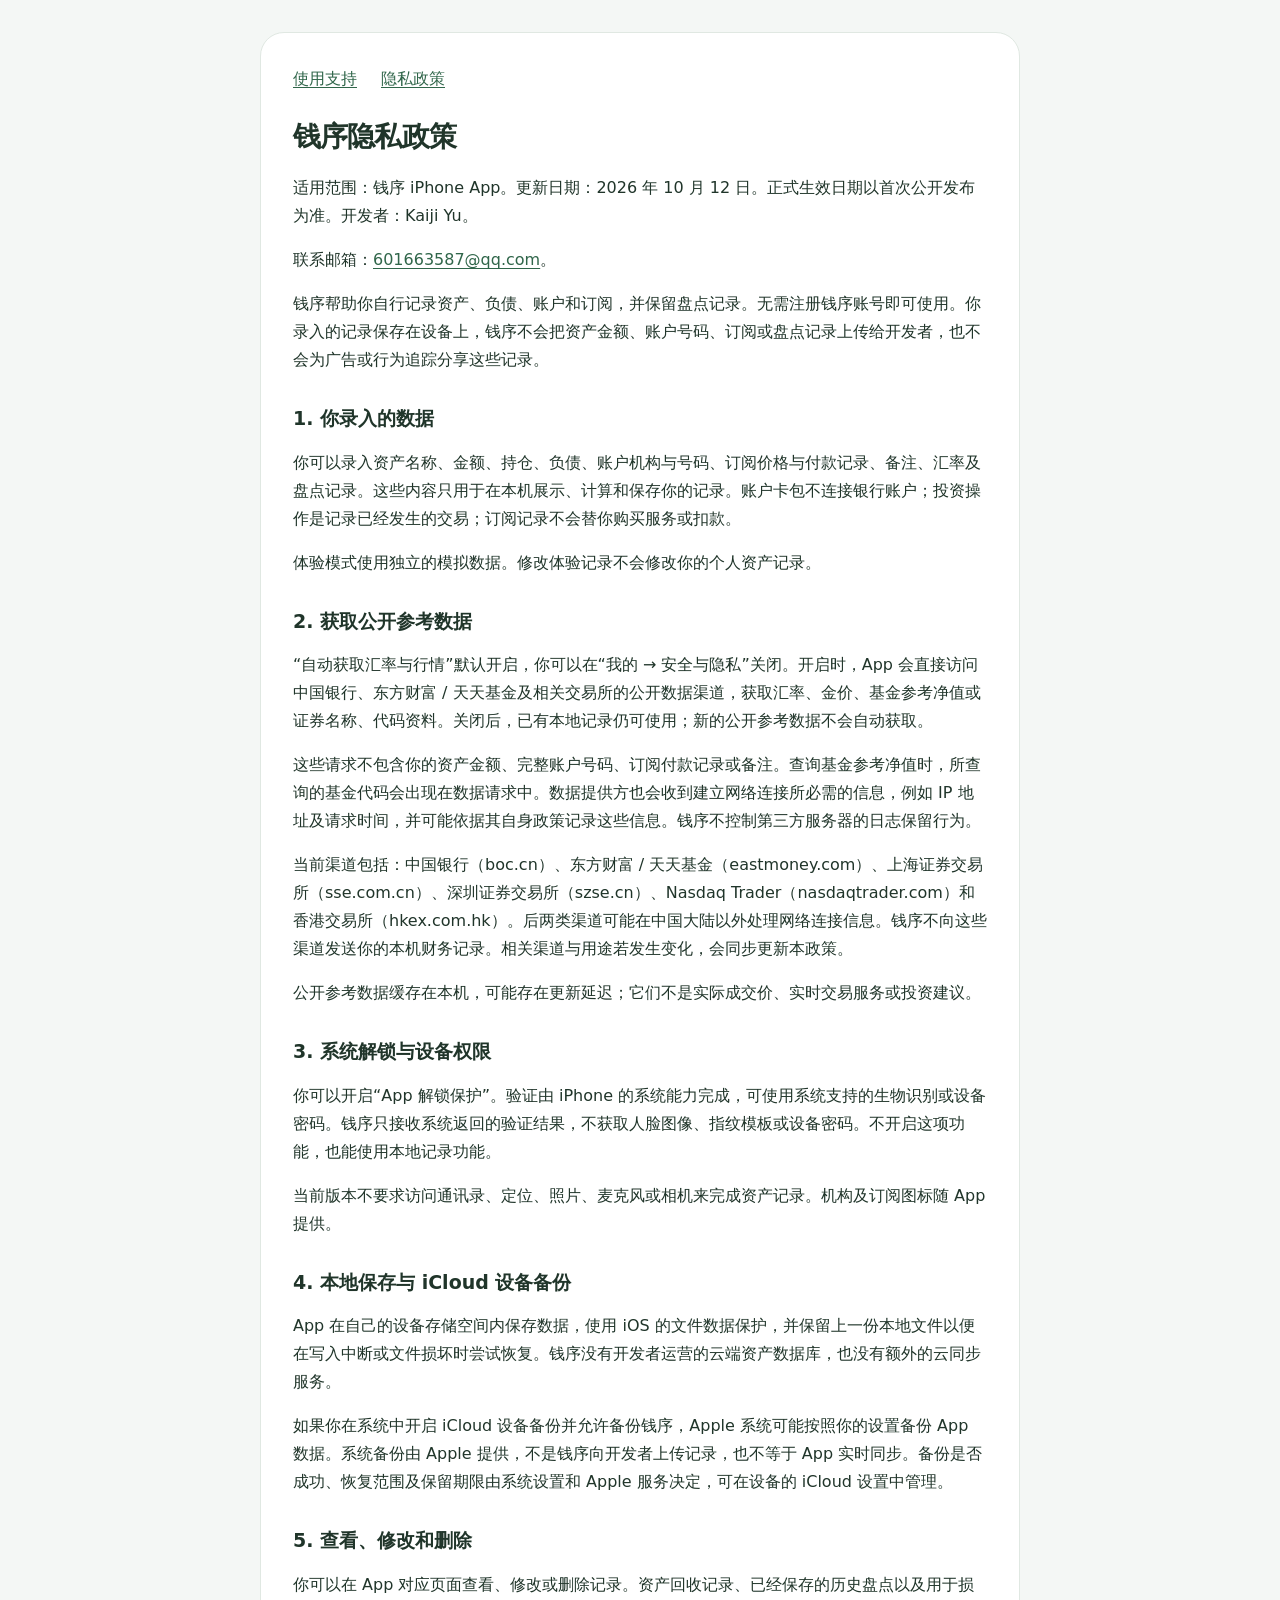
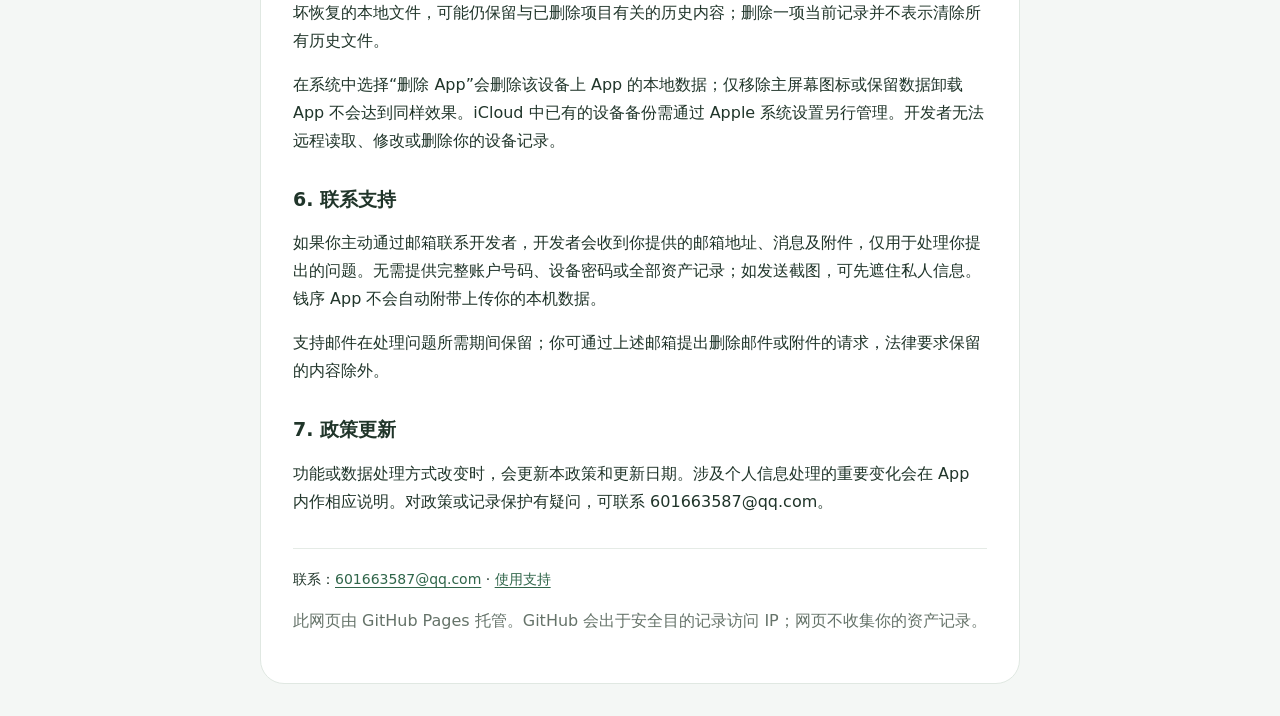
==== privacy.html @ 460b2d43 "Publish Qianxu support and privacy pages" ====
<!doctype html>
<html lang="zh-CN"><head><meta charset="utf-8"><meta name="viewport" content="width=device-width, initial-scale=1"><meta name="robots" content="noindex"><title>钱序 · 隐私政策</title><link rel="stylesheet" href="stylesheet.css"></head><body><main><header><nav><a href="support.html">使用支持</a><a href="privacy.html">隐私政策</a></nav></header><h1>钱序隐私政策</h1>
<p>适用范围：钱序 iPhone App。更新日期：2026 年 10 月 12 日。正式生效日期以首次公开发布为准。开发者：Kaiji Yu。</p>
<p>联系邮箱：<a href="mailto:601663587@qq.com">601663587@qq.com</a>。</p>
<p>钱序帮助你自行记录资产、负债、账户和订阅，并保留盘点记录。无需注册钱序账号即可使用。你录入的记录保存在设备上，钱序不会把资产金额、账户号码、订阅或盘点记录上传给开发者，也不会为广告或行为追踪分享这些记录。</p>
<h2>1. 你录入的数据</h2>
<p>你可以录入资产名称、金额、持仓、负债、账户机构与号码、订阅价格与付款记录、备注、汇率及盘点记录。这些内容只用于在本机展示、计算和保存你的记录。账户卡包不连接银行账户；投资操作是记录已经发生的交易；订阅记录不会替你购买服务或扣款。</p>
<p>体验模式使用独立的模拟数据。修改体验记录不会修改你的个人资产记录。</p>
<h2>2. 获取公开参考数据</h2>
<p>“自动获取汇率与行情”默认开启，你可以在“我的 → 安全与隐私”关闭。开启时，App 会直接访问中国银行、东方财富 / 天天基金及相关交易所的公开数据渠道，获取汇率、金价、基金参考净值或证券名称、代码资料。关闭后，已有本地记录仍可使用；新的公开参考数据不会自动获取。</p>
<p>这些请求不包含你的资产金额、完整账户号码、订阅付款记录或备注。查询基金参考净值时，所查询的基金代码会出现在数据请求中。数据提供方也会收到建立网络连接所必需的信息，例如 IP 地址及请求时间，并可能依据其自身政策记录这些信息。钱序不控制第三方服务器的日志保留行为。</p>
<p>当前渠道包括：中国银行（boc.cn）、东方财富 / 天天基金（eastmoney.com）、上海证券交易所（sse.com.cn）、深圳证券交易所（szse.cn）、Nasdaq Trader（nasdaqtrader.com）和香港交易所（hkex.com.hk）。后两类渠道可能在中国大陆以外处理网络连接信息。钱序不向这些渠道发送你的本机财务记录。相关渠道与用途若发生变化，会同步更新本政策。</p>
<p>公开参考数据缓存在本机，可能存在更新延迟；它们不是实际成交价、实时交易服务或投资建议。</p>
<h2>3. 系统解锁与设备权限</h2>
<p>你可以开启“App 解锁保护”。验证由 iPhone 的系统能力完成，可使用系统支持的生物识别或设备密码。钱序只接收系统返回的验证结果，不获取人脸图像、指纹模板或设备密码。不开启这项功能，也能使用本地记录功能。</p>
<p>当前版本不要求访问通讯录、定位、照片、麦克风或相机来完成资产记录。机构及订阅图标随 App 提供。</p>
<h2>4. 本地保存与 iCloud 设备备份</h2>
<p>App 在自己的设备存储空间内保存数据，使用 iOS 的文件数据保护，并保留上一份本地文件以便在写入中断或文件损坏时尝试恢复。钱序没有开发者运营的云端资产数据库，也没有额外的云同步服务。</p>
<p>如果你在系统中开启 iCloud 设备备份并允许备份钱序，Apple 系统可能按照你的设置备份 App 数据。系统备份由 Apple 提供，不是钱序向开发者上传记录，也不等于 App 实时同步。备份是否成功、恢复范围及保留期限由系统设置和 Apple 服务决定，可在设备的 iCloud 设置中管理。</p>
<h2>5. 查看、修改和删除</h2>
<p>你可以在 App 对应页面查看、修改或删除记录。资产回收记录、已经保存的历史盘点以及用于损坏恢复的本地文件，可能仍保留与已删除项目有关的历史内容；删除一项当前记录并不表示清除所有历史文件。</p>
<p>在系统中选择“删除 App”会删除该设备上 App 的本地数据；仅移除主屏幕图标或保留数据卸载 App 不会达到同样效果。iCloud 中已有的设备备份需通过 Apple 系统设置另行管理。开发者无法远程读取、修改或删除你的设备记录。</p>
<h2>6. 联系支持</h2>
<p>如果你主动通过邮箱联系开发者，开发者会收到你提供的邮箱地址、消息及附件，仅用于处理你提出的问题。无需提供完整账户号码、设备密码或全部资产记录；如发送截图，可先遮住私人信息。钱序 App 不会自动附带上传你的本机数据。</p>
<p>支持邮件在处理问题所需期间保留；你可通过上述邮箱提出删除邮件或附件的请求，法律要求保留的内容除外。</p>
<h2>7. 政策更新</h2>
<p>功能或数据处理方式改变时，会更新本政策和更新日期。涉及个人信息处理的重要变化会在 App 内作相应说明。对政策或记录保护有疑问，可联系 601663587@qq.com。</p><footer>联系：<a href="mailto:601663587@qq.com">601663587@qq.com</a> · <a href="support.html">使用支持</a><p class="muted">此网页由 GitHub Pages 托管。GitHub 会出于安全目的记录访问 IP；网页不收集你的资产记录。</p></footer></main></body></html>
---- stylesheet.css ----
:root{color-scheme:light;font-family:system-ui,-apple-system,BlinkMacSystemFont,"PingFang SC","Microsoft YaHei",sans-serif;color:#20352a;background:#f4f7f5;line-height:1.75}*{box-sizing:border-box}body{margin:0;padding:32px 20px}main{max-width:760px;margin:auto;padding:32px;background:#fff;border:1px solid #e0e8e2;border-radius:24px}header{margin-bottom:26px}h1{font-size:28px;line-height:1.3;letter-spacing:-.03em}h2{font-size:19px;margin-top:30px;line-height:1.5}p,li{font-size:16px}a{color:#30664a;text-underline-offset:3px}nav{display:flex;gap:24px;flex-wrap:wrap}small,.muted{color:#657369}footer{margin-top:32px;border-top:1px solid #e5ebe6;padding-top:18px;font-size:14px}.draft{padding:12px 16px;border-radius:12px;background:#f1f5f1;font-size:14px;color:#576559}@media(max-width:480px){body{padding:12px}main{padding:22px;border-radius:18px}h1{font-size:25px}}
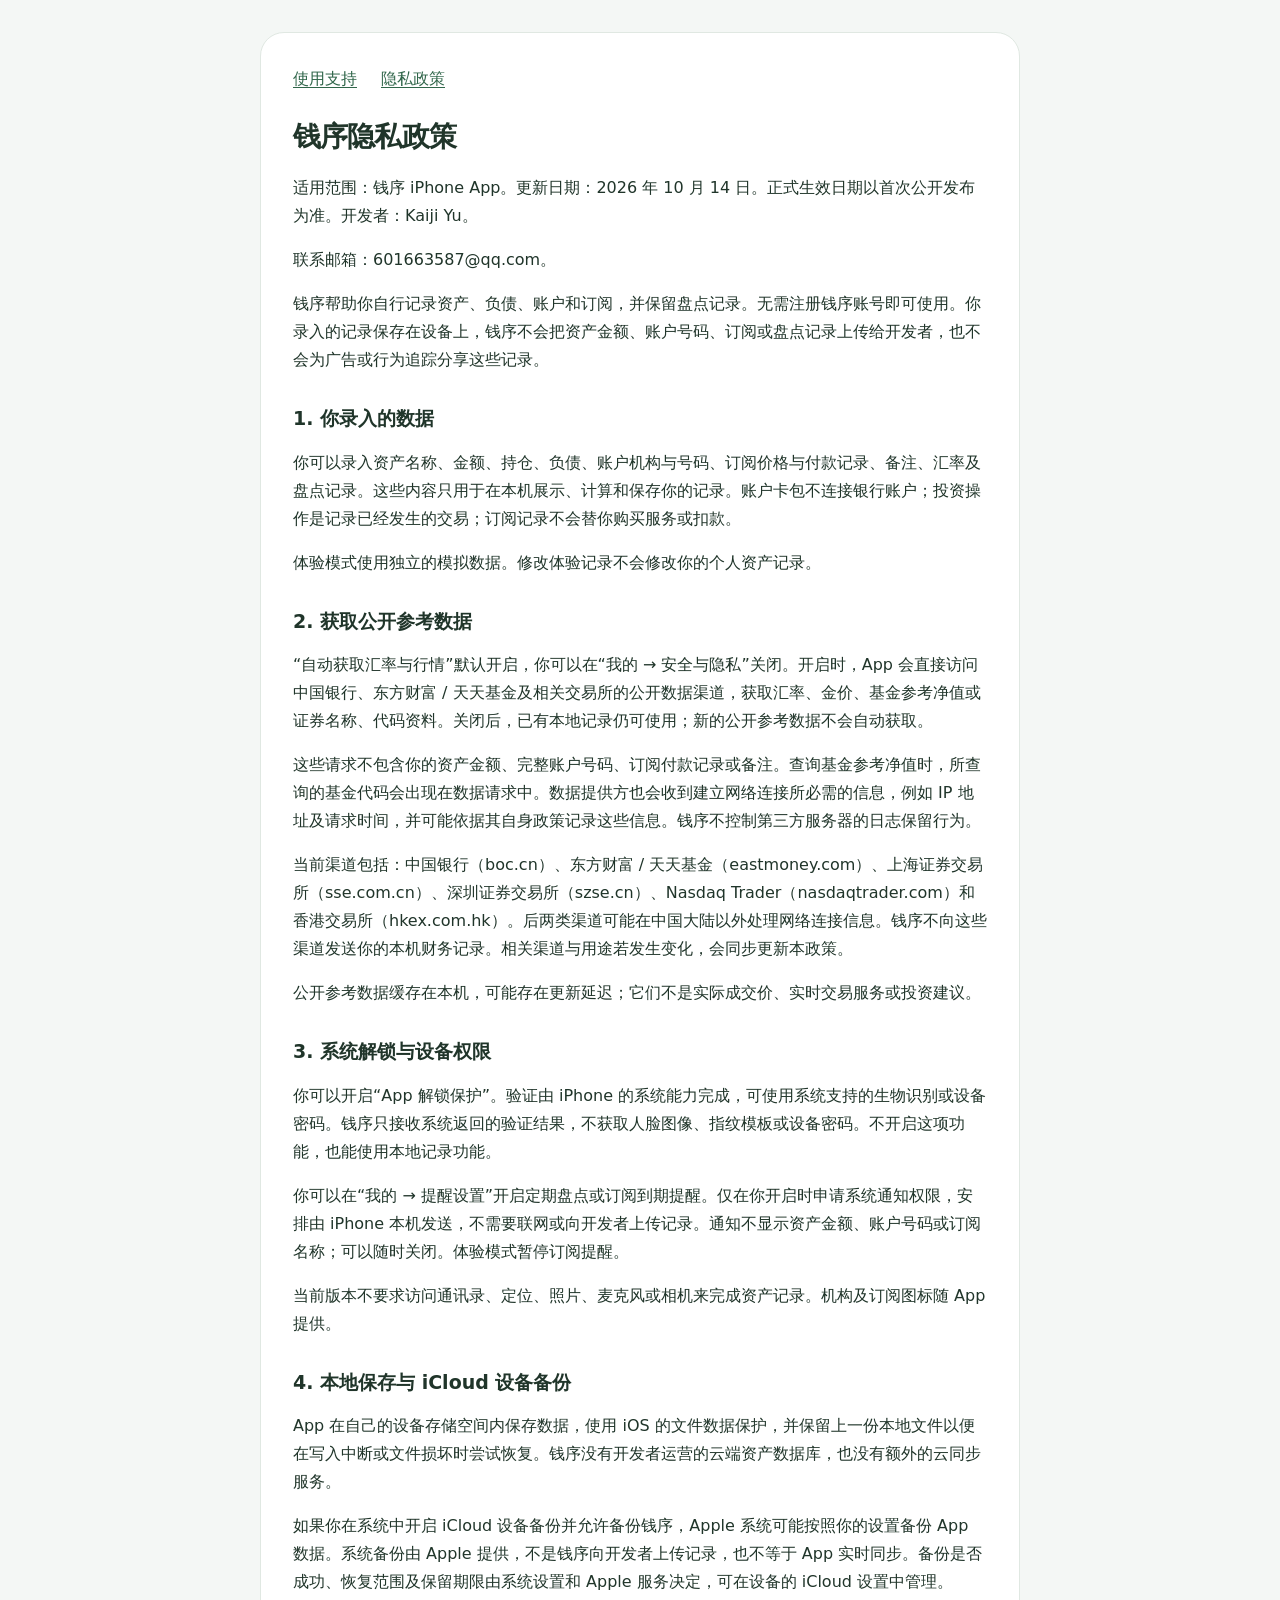
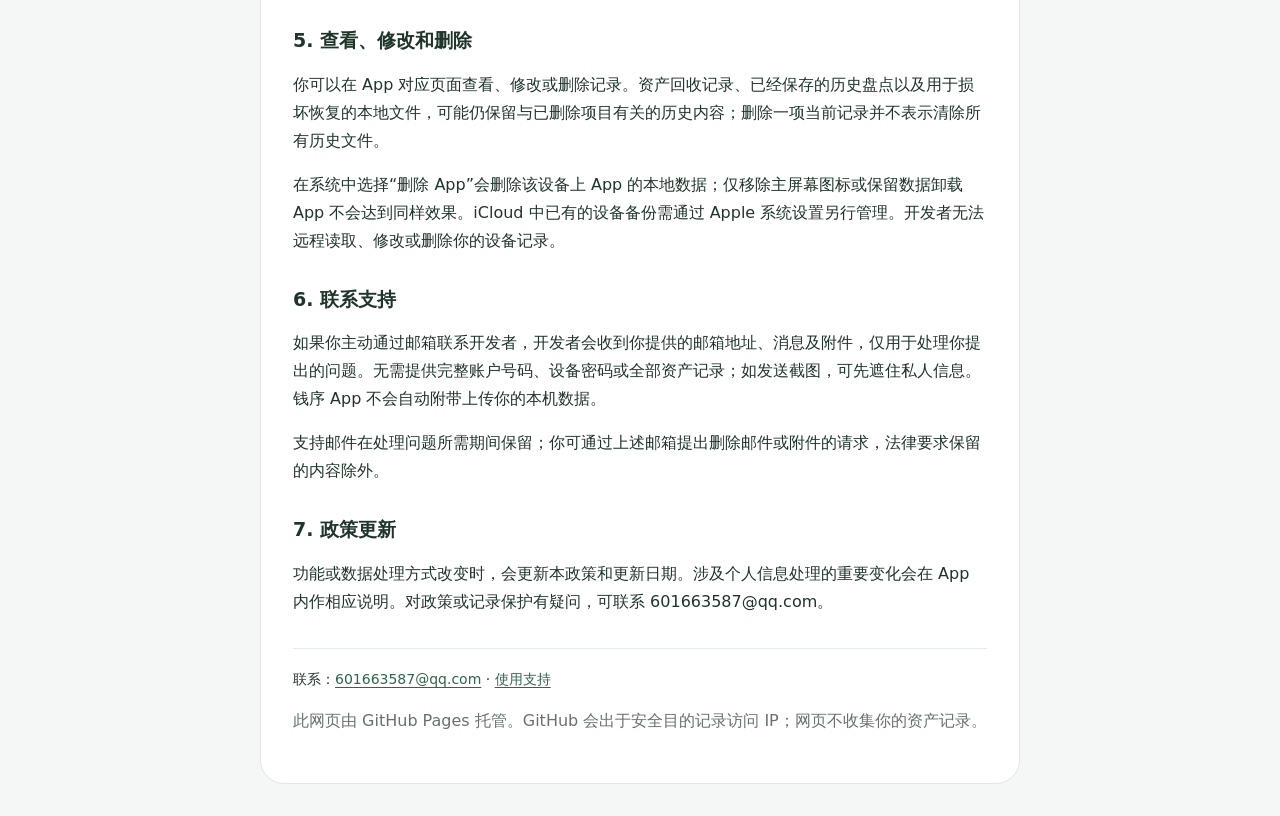
==== commit 63ece6a2: "Sync privacy and support for Qianxu 1.0.0 Update local reminders, concealed account numbers, and edi" ====
--- a/privacy.html
+++ b/privacy.html
@@ -1,7 +1,7 @@
 <!doctype html>
 <html lang="zh-CN"><head><meta charset="utf-8"><meta name="viewport" content="width=device-width, initial-scale=1"><meta name="robots" content="noindex"><title>钱序 · 隐私政策</title><link rel="stylesheet" href="stylesheet.css"></head><body><main><header><nav><a href="support.html">使用支持</a><a href="privacy.html">隐私政策</a></nav></header><h1>钱序隐私政策</h1>
-<p>适用范围：钱序 iPhone App。更新日期：2026 年 10 月 12 日。正式生效日期以首次公开发布为准。开发者：Kaiji Yu。</p>
-<p>联系邮箱：<a href="mailto:601663587@qq.com">601663587@qq.com</a>。</p>
+<p>适用范围：钱序 iPhone App。更新日期：2026 年 10 月 14 日。正式生效日期以首次公开发布为准。开发者：Kaiji Yu。</p>
+<p>联系邮箱：601663587@qq.com。</p>
 <p>钱序帮助你自行记录资产、负债、账户和订阅，并保留盘点记录。无需注册钱序账号即可使用。你录入的记录保存在设备上，钱序不会把资产金额、账户号码、订阅或盘点记录上传给开发者，也不会为广告或行为追踪分享这些记录。</p>
 <h2>1. 你录入的数据</h2>
 <p>你可以录入资产名称、金额、持仓、负债、账户机构与号码、订阅价格与付款记录、备注、汇率及盘点记录。这些内容只用于在本机展示、计算和保存你的记录。账户卡包不连接银行账户；投资操作是记录已经发生的交易；订阅记录不会替你购买服务或扣款。</p>
@@ -13,6 +13,7 @@
 <p>公开参考数据缓存在本机，可能存在更新延迟；它们不是实际成交价、实时交易服务或投资建议。</p>
 <h2>3. 系统解锁与设备权限</h2>
 <p>你可以开启“App 解锁保护”。验证由 iPhone 的系统能力完成，可使用系统支持的生物识别或设备密码。钱序只接收系统返回的验证结果，不获取人脸图像、指纹模板或设备密码。不开启这项功能，也能使用本地记录功能。</p>
+<p>你可以在“我的 → 提醒设置”开启定期盘点或订阅到期提醒。仅在你开启时申请系统通知权限，安排由 iPhone 本机发送，不需要联网或向开发者上传记录。通知不显示资产金额、账户号码或订阅名称；可以随时关闭。体验模式暂停订阅提醒。</p>
 <p>当前版本不要求访问通讯录、定位、照片、麦克风或相机来完成资产记录。机构及订阅图标随 App 提供。</p>
 <h2>4. 本地保存与 iCloud 设备备份</h2>
 <p>App 在自己的设备存储空间内保存数据，使用 iOS 的文件数据保护，并保留上一份本地文件以便在写入中断或文件损坏时尝试恢复。钱序没有开发者运营的云端资产数据库，也没有额外的云同步服务。</p>
@@ -24,4 +25,5 @@
 <p>如果你主动通过邮箱联系开发者，开发者会收到你提供的邮箱地址、消息及附件，仅用于处理你提出的问题。无需提供完整账户号码、设备密码或全部资产记录；如发送截图，可先遮住私人信息。钱序 App 不会自动附带上传你的本机数据。</p>
 <p>支持邮件在处理问题所需期间保留；你可通过上述邮箱提出删除邮件或附件的请求，法律要求保留的内容除外。</p>
 <h2>7. 政策更新</h2>
-<p>功能或数据处理方式改变时，会更新本政策和更新日期。涉及个人信息处理的重要变化会在 App 内作相应说明。对政策或记录保护有疑问，可联系 601663587@qq.com。</p><footer>联系：<a href="mailto:601663587@qq.com">601663587@qq.com</a> · <a href="support.html">使用支持</a><p class="muted">此网页由 GitHub Pages 托管。GitHub 会出于安全目的记录访问 IP；网页不收集你的资产记录。</p></footer></main></body></html>
+<p>功能或数据处理方式改变时，会更新本政策和更新日期。涉及个人信息处理的重要变化会在 App 内作相应说明。对政策或记录保护有疑问，可联系 601663587@qq.com。</p>
+<footer>联系：<a href="mailto:601663587@qq.com">601663587@qq.com</a> · <a href="support.html">使用支持</a><p class="muted">此网页由 GitHub Pages 托管。GitHub 会出于安全目的记录访问 IP；网页不收集你的资产记录。</p></footer></main></body></html>
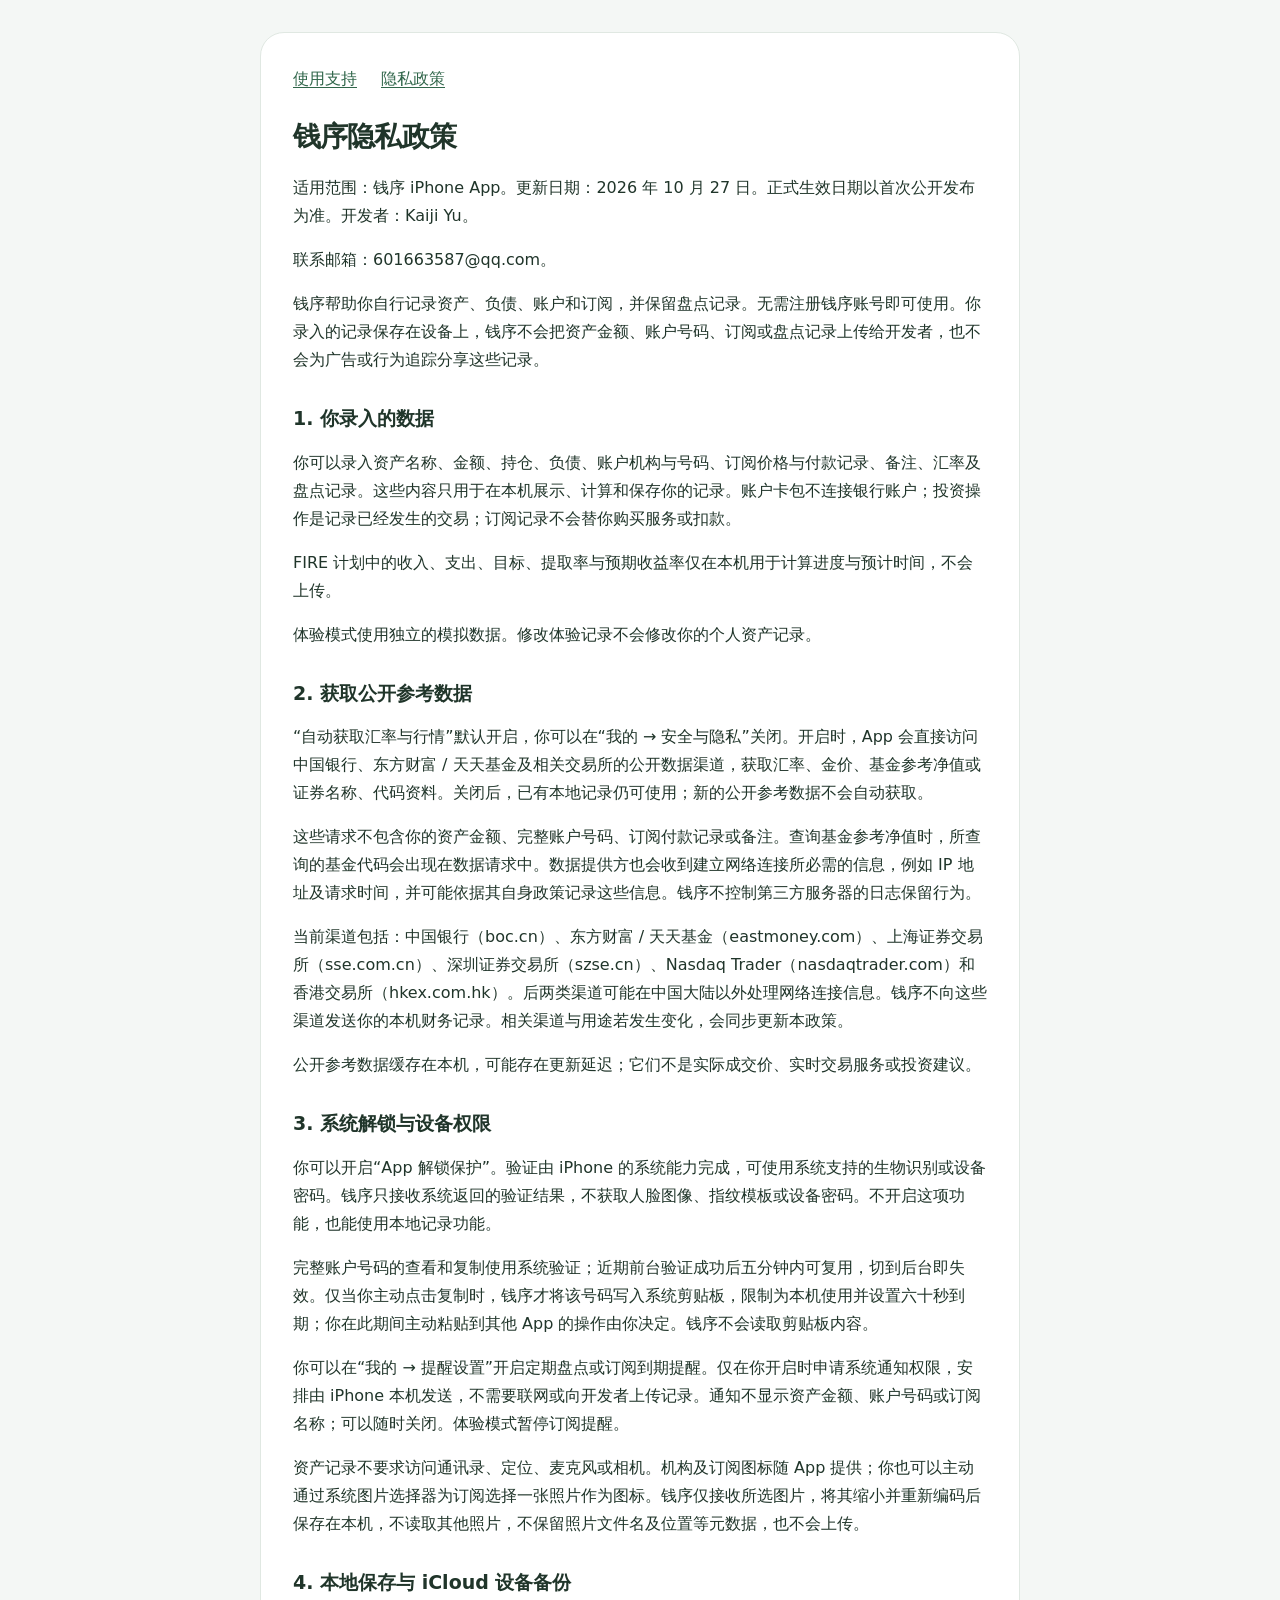
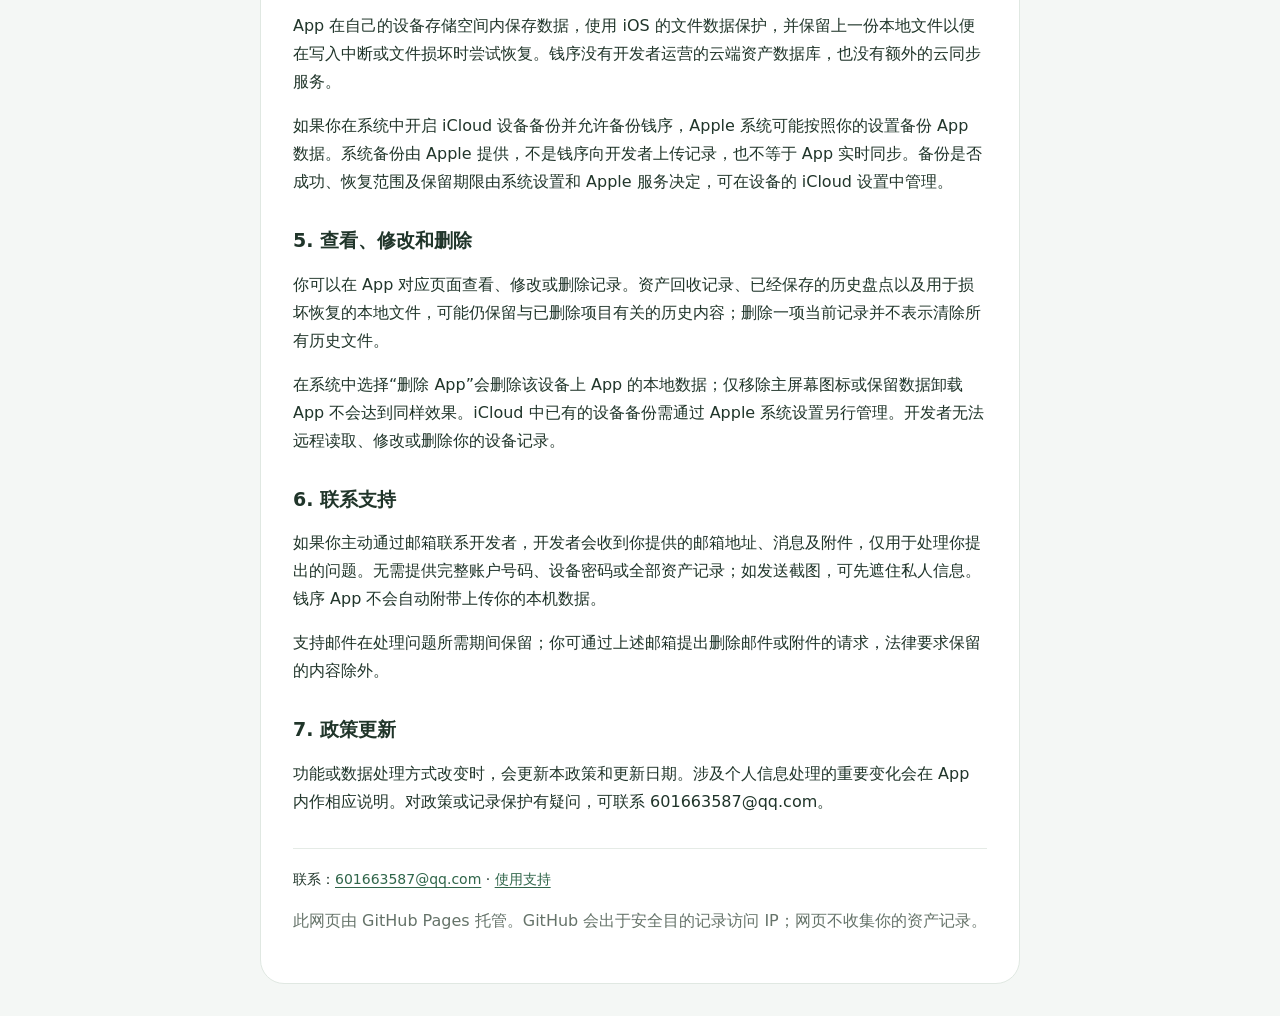
==== commit d68ce87f: "Update Qianxu privacy and support for FIRE, selected photos and protected card copy" ====
--- a/privacy.html
+++ b/privacy.html
@@ -1,29 +1,2 @@
 <!doctype html>
-<html lang="zh-CN"><head><meta charset="utf-8"><meta name="viewport" content="width=device-width, initial-scale=1"><meta name="robots" content="noindex"><title>钱序 · 隐私政策</title><link rel="stylesheet" href="stylesheet.css"></head><body><main><header><nav><a href="support.html">使用支持</a><a href="privacy.html">隐私政策</a></nav></header><h1>钱序隐私政策</h1>
-<p>适用范围：钱序 iPhone App。更新日期：2026 年 10 月 14 日。正式生效日期以首次公开发布为准。开发者：Kaiji Yu。</p>
-<p>联系邮箱：601663587@qq.com。</p>
-<p>钱序帮助你自行记录资产、负债、账户和订阅，并保留盘点记录。无需注册钱序账号即可使用。你录入的记录保存在设备上，钱序不会把资产金额、账户号码、订阅或盘点记录上传给开发者，也不会为广告或行为追踪分享这些记录。</p>
-<h2>1. 你录入的数据</h2>
-<p>你可以录入资产名称、金额、持仓、负债、账户机构与号码、订阅价格与付款记录、备注、汇率及盘点记录。这些内容只用于在本机展示、计算和保存你的记录。账户卡包不连接银行账户；投资操作是记录已经发生的交易；订阅记录不会替你购买服务或扣款。</p>
-<p>体验模式使用独立的模拟数据。修改体验记录不会修改你的个人资产记录。</p>
-<h2>2. 获取公开参考数据</h2>
-<p>“自动获取汇率与行情”默认开启，你可以在“我的 → 安全与隐私”关闭。开启时，App 会直接访问中国银行、东方财富 / 天天基金及相关交易所的公开数据渠道，获取汇率、金价、基金参考净值或证券名称、代码资料。关闭后，已有本地记录仍可使用；新的公开参考数据不会自动获取。</p>
-<p>这些请求不包含你的资产金额、完整账户号码、订阅付款记录或备注。查询基金参考净值时，所查询的基金代码会出现在数据请求中。数据提供方也会收到建立网络连接所必需的信息，例如 IP 地址及请求时间，并可能依据其自身政策记录这些信息。钱序不控制第三方服务器的日志保留行为。</p>
-<p>当前渠道包括：中国银行（boc.cn）、东方财富 / 天天基金（eastmoney.com）、上海证券交易所（sse.com.cn）、深圳证券交易所（szse.cn）、Nasdaq Trader（nasdaqtrader.com）和香港交易所（hkex.com.hk）。后两类渠道可能在中国大陆以外处理网络连接信息。钱序不向这些渠道发送你的本机财务记录。相关渠道与用途若发生变化，会同步更新本政策。</p>
-<p>公开参考数据缓存在本机，可能存在更新延迟；它们不是实际成交价、实时交易服务或投资建议。</p>
-<h2>3. 系统解锁与设备权限</h2>
-<p>你可以开启“App 解锁保护”。验证由 iPhone 的系统能力完成，可使用系统支持的生物识别或设备密码。钱序只接收系统返回的验证结果，不获取人脸图像、指纹模板或设备密码。不开启这项功能，也能使用本地记录功能。</p>
-<p>你可以在“我的 → 提醒设置”开启定期盘点或订阅到期提醒。仅在你开启时申请系统通知权限，安排由 iPhone 本机发送，不需要联网或向开发者上传记录。通知不显示资产金额、账户号码或订阅名称；可以随时关闭。体验模式暂停订阅提醒。</p>
-<p>当前版本不要求访问通讯录、定位、照片、麦克风或相机来完成资产记录。机构及订阅图标随 App 提供。</p>
-<h2>4. 本地保存与 iCloud 设备备份</h2>
-<p>App 在自己的设备存储空间内保存数据，使用 iOS 的文件数据保护，并保留上一份本地文件以便在写入中断或文件损坏时尝试恢复。钱序没有开发者运营的云端资产数据库，也没有额外的云同步服务。</p>
-<p>如果你在系统中开启 iCloud 设备备份并允许备份钱序，Apple 系统可能按照你的设置备份 App 数据。系统备份由 Apple 提供，不是钱序向开发者上传记录，也不等于 App 实时同步。备份是否成功、恢复范围及保留期限由系统设置和 Apple 服务决定，可在设备的 iCloud 设置中管理。</p>
-<h2>5. 查看、修改和删除</h2>
-<p>你可以在 App 对应页面查看、修改或删除记录。资产回收记录、已经保存的历史盘点以及用于损坏恢复的本地文件，可能仍保留与已删除项目有关的历史内容；删除一项当前记录并不表示清除所有历史文件。</p>
-<p>在系统中选择“删除 App”会删除该设备上 App 的本地数据；仅移除主屏幕图标或保留数据卸载 App 不会达到同样效果。iCloud 中已有的设备备份需通过 Apple 系统设置另行管理。开发者无法远程读取、修改或删除你的设备记录。</p>
-<h2>6. 联系支持</h2>
-<p>如果你主动通过邮箱联系开发者，开发者会收到你提供的邮箱地址、消息及附件，仅用于处理你提出的问题。无需提供完整账户号码、设备密码或全部资产记录；如发送截图，可先遮住私人信息。钱序 App 不会自动附带上传你的本机数据。</p>
-<p>支持邮件在处理问题所需期间保留；你可通过上述邮箱提出删除邮件或附件的请求，法律要求保留的内容除外。</p>
-<h2>7. 政策更新</h2>
-<p>功能或数据处理方式改变时，会更新本政策和更新日期。涉及个人信息处理的重要变化会在 App 内作相应说明。对政策或记录保护有疑问，可联系 601663587@qq.com。</p>
-<footer>联系：<a href="mailto:601663587@qq.com">601663587@qq.com</a> · <a href="support.html">使用支持</a><p class="muted">此网页由 GitHub Pages 托管。GitHub 会出于安全目的记录访问 IP；网页不收集你的资产记录。</p></footer></main></body></html>
+<html lang="zh-CN"><head><meta charset="utf-8"><meta name="viewport" content="width=device-width,initial-scale=1"><title>钱序 · 隐私政策</title><link rel="stylesheet" href="stylesheet.css"></head><body><main><header><nav><a href="support.html">使用支持</a><a href="privacy.html">隐私政策</a></nav></header><h1>钱序隐私政策</h1><p>适用范围：钱序 iPhone App。更新日期：2026 年 10 月 27 日。正式生效日期以首次公开发布为准。开发者：Kaiji Yu。</p><p>联系邮箱：601663587@qq.com。</p><p>钱序帮助你自行记录资产、负债、账户和订阅，并保留盘点记录。无需注册钱序账号即可使用。你录入的记录保存在设备上，钱序不会把资产金额、账户号码、订阅或盘点记录上传给开发者，也不会为广告或行为追踪分享这些记录。</p><h2>1. 你录入的数据</h2><p>你可以录入资产名称、金额、持仓、负债、账户机构与号码、订阅价格与付款记录、备注、汇率及盘点记录。这些内容只用于在本机展示、计算和保存你的记录。账户卡包不连接银行账户；投资操作是记录已经发生的交易；订阅记录不会替你购买服务或扣款。</p><p>FIRE 计划中的收入、支出、目标、提取率与预期收益率仅在本机用于计算进度与预计时间，不会上传。</p><p>体验模式使用独立的模拟数据。修改体验记录不会修改你的个人资产记录。</p><h2>2. 获取公开参考数据</h2><p>“自动获取汇率与行情”默认开启，你可以在“我的 → 安全与隐私”关闭。开启时，App 会直接访问中国银行、东方财富 / 天天基金及相关交易所的公开数据渠道，获取汇率、金价、基金参考净值或证券名称、代码资料。关闭后，已有本地记录仍可使用；新的公开参考数据不会自动获取。</p><p>这些请求不包含你的资产金额、完整账户号码、订阅付款记录或备注。查询基金参考净值时，所查询的基金代码会出现在数据请求中。数据提供方也会收到建立网络连接所必需的信息，例如 IP 地址及请求时间，并可能依据其自身政策记录这些信息。钱序不控制第三方服务器的日志保留行为。</p><p>当前渠道包括：中国银行（boc.cn）、东方财富 / 天天基金（eastmoney.com）、上海证券交易所（sse.com.cn）、深圳证券交易所（szse.cn）、Nasdaq Trader（nasdaqtrader.com）和香港交易所（hkex.com.hk）。后两类渠道可能在中国大陆以外处理网络连接信息。钱序不向这些渠道发送你的本机财务记录。相关渠道与用途若发生变化，会同步更新本政策。</p><p>公开参考数据缓存在本机，可能存在更新延迟；它们不是实际成交价、实时交易服务或投资建议。</p><h2>3. 系统解锁与设备权限</h2><p>你可以开启“App 解锁保护”。验证由 iPhone 的系统能力完成，可使用系统支持的生物识别或设备密码。钱序只接收系统返回的验证结果，不获取人脸图像、指纹模板或设备密码。不开启这项功能，也能使用本地记录功能。</p><p>完整账户号码的查看和复制使用系统验证；近期前台验证成功后五分钟内可复用，切到后台即失效。仅当你主动点击复制时，钱序才将该号码写入系统剪贴板，限制为本机使用并设置六十秒到期；你在此期间主动粘贴到其他 App 的操作由你决定。钱序不会读取剪贴板内容。</p><p>你可以在“我的 → 提醒设置”开启定期盘点或订阅到期提醒。仅在你开启时申请系统通知权限，安排由 iPhone 本机发送，不需要联网或向开发者上传记录。通知不显示资产金额、账户号码或订阅名称；可以随时关闭。体验模式暂停订阅提醒。</p><p>资产记录不要求访问通讯录、定位、麦克风或相机。机构及订阅图标随 App 提供；你也可以主动通过系统图片选择器为订阅选择一张照片作为图标。钱序仅接收所选图片，将其缩小并重新编码后保存在本机，不读取其他照片，不保留照片文件名及位置等元数据，也不会上传。</p><h2>4. 本地保存与 iCloud 设备备份</h2><p>App 在自己的设备存储空间内保存数据，使用 iOS 的文件数据保护，并保留上一份本地文件以便在写入中断或文件损坏时尝试恢复。钱序没有开发者运营的云端资产数据库，也没有额外的云同步服务。</p><p>如果你在系统中开启 iCloud 设备备份并允许备份钱序，Apple 系统可能按照你的设置备份 App 数据。系统备份由 Apple 提供，不是钱序向开发者上传记录，也不等于 App 实时同步。备份是否成功、恢复范围及保留期限由系统设置和 Apple 服务决定，可在设备的 iCloud 设置中管理。</p><h2>5. 查看、修改和删除</h2><p>你可以在 App 对应页面查看、修改或删除记录。资产回收记录、已经保存的历史盘点以及用于损坏恢复的本地文件，可能仍保留与已删除项目有关的历史内容；删除一项当前记录并不表示清除所有历史文件。</p><p>在系统中选择“删除 App”会删除该设备上 App 的本地数据；仅移除主屏幕图标或保留数据卸载 App 不会达到同样效果。iCloud 中已有的设备备份需通过 Apple 系统设置另行管理。开发者无法远程读取、修改或删除你的设备记录。</p><h2>6. 联系支持</h2><p>如果你主动通过邮箱联系开发者，开发者会收到你提供的邮箱地址、消息及附件，仅用于处理你提出的问题。无需提供完整账户号码、设备密码或全部资产记录；如发送截图，可先遮住私人信息。钱序 App 不会自动附带上传你的本机数据。</p><p>支持邮件在处理问题所需期间保留；你可通过上述邮箱提出删除邮件或附件的请求，法律要求保留的内容除外。</p><h2>7. 政策更新</h2><p>功能或数据处理方式改变时，会更新本政策和更新日期。涉及个人信息处理的重要变化会在 App 内作相应说明。对政策或记录保护有疑问，可联系 601663587@qq.com。</p><footer>联系：<a href="mailto:601663587@qq.com">601663587@qq.com</a> · <a href="support.html">使用支持</a><p class="muted">此网页由 GitHub Pages 托管。GitHub 会出于安全目的记录访问 IP；网页不收集你的资产记录。</p></footer></main></body></html>
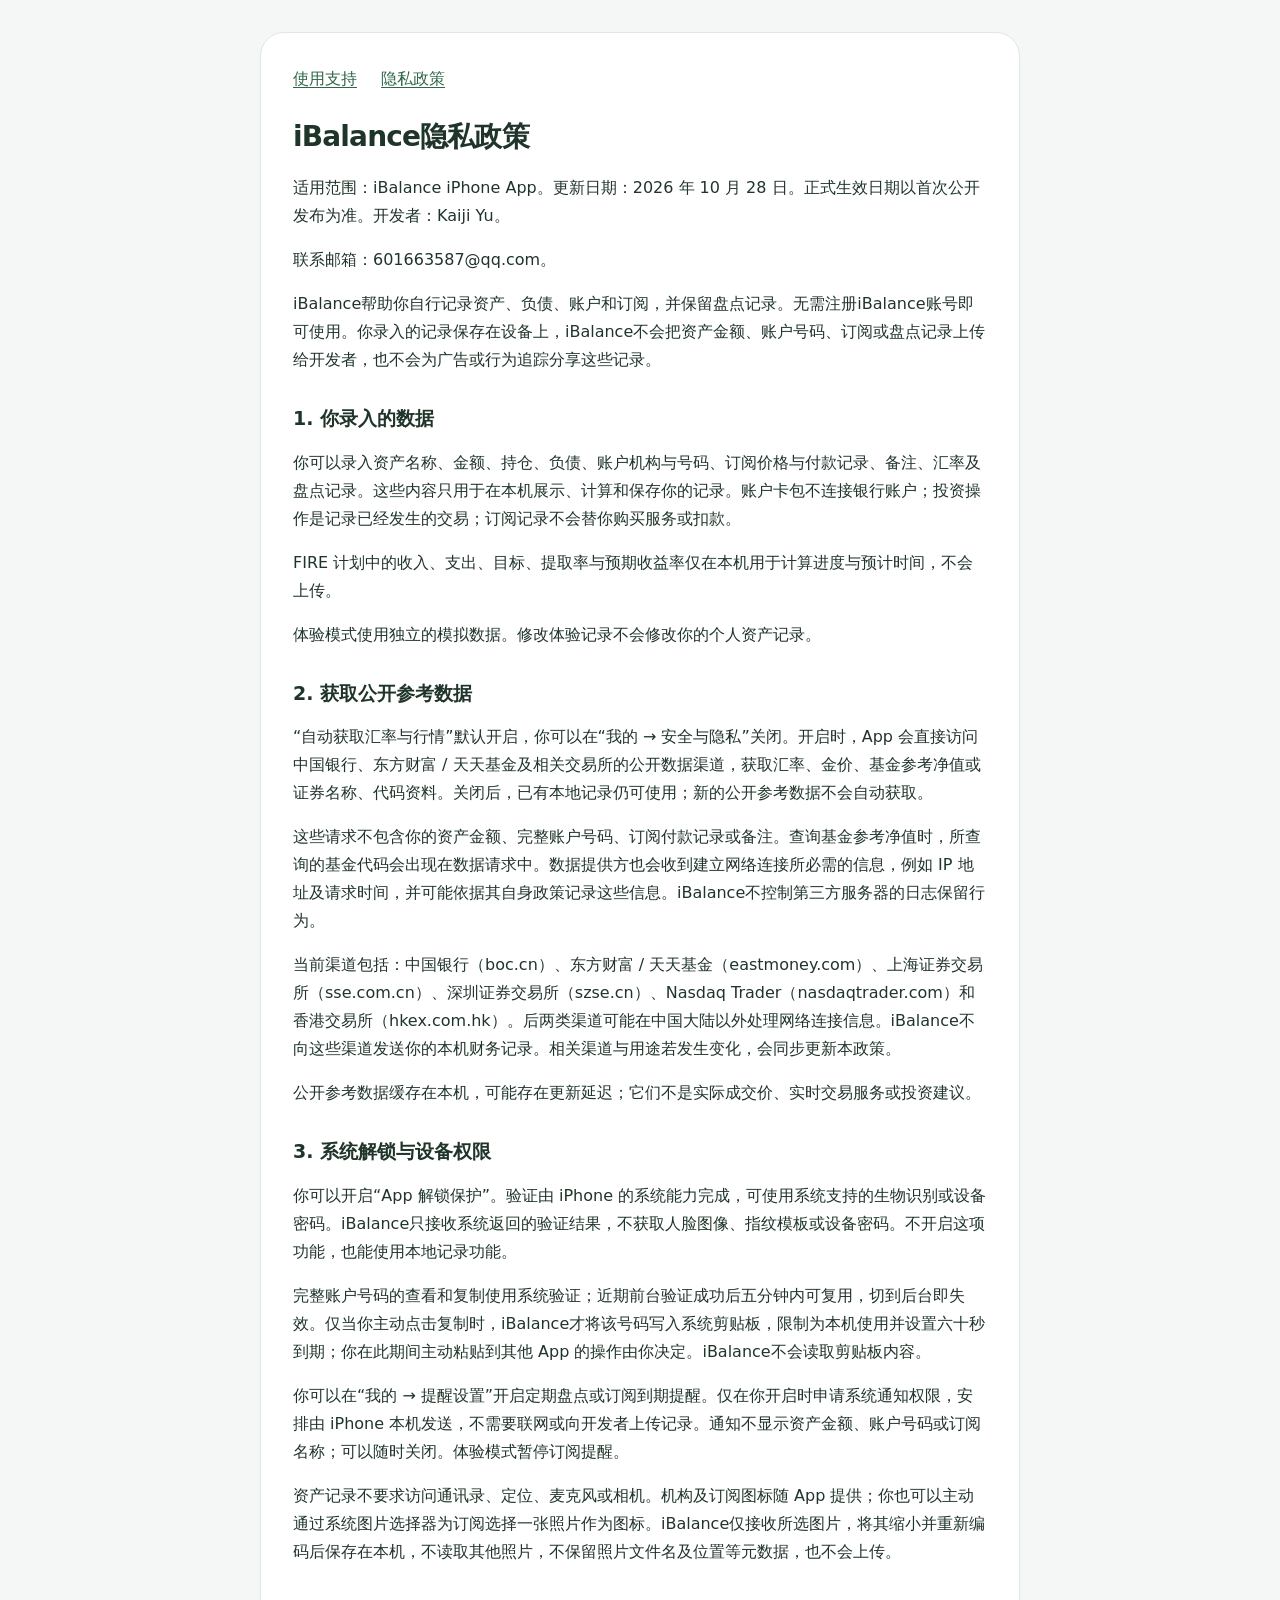
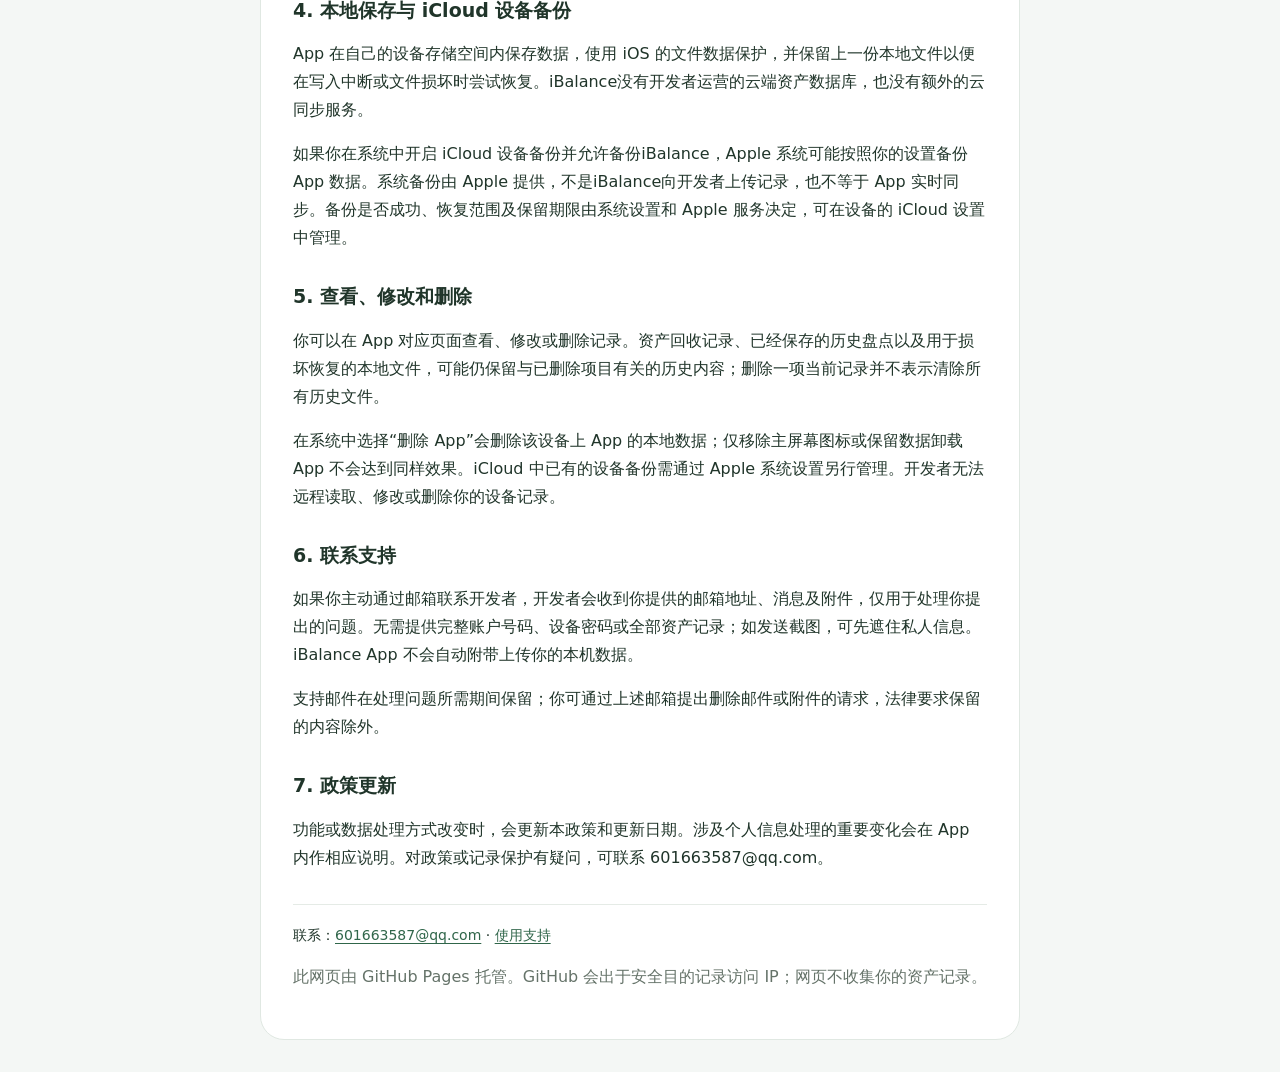
==== commit f17cece9: "Rename current product, privacy policy and support pages to iBalance" ====
--- a/privacy.html
+++ b/privacy.html
@@ -1,2 +1,2 @@
 <!doctype html>
-<html lang="zh-CN"><head><meta charset="utf-8"><meta name="viewport" content="width=device-width,initial-scale=1"><title>钱序 · 隐私政策</title><link rel="stylesheet" href="stylesheet.css"></head><body><main><header><nav><a href="support.html">使用支持</a><a href="privacy.html">隐私政策</a></nav></header><h1>钱序隐私政策</h1><p>适用范围：钱序 iPhone App。更新日期：2026 年 10 月 27 日。正式生效日期以首次公开发布为准。开发者：Kaiji Yu。</p><p>联系邮箱：601663587@qq.com。</p><p>钱序帮助你自行记录资产、负债、账户和订阅，并保留盘点记录。无需注册钱序账号即可使用。你录入的记录保存在设备上，钱序不会把资产金额、账户号码、订阅或盘点记录上传给开发者，也不会为广告或行为追踪分享这些记录。</p><h2>1. 你录入的数据</h2><p>你可以录入资产名称、金额、持仓、负债、账户机构与号码、订阅价格与付款记录、备注、汇率及盘点记录。这些内容只用于在本机展示、计算和保存你的记录。账户卡包不连接银行账户；投资操作是记录已经发生的交易；订阅记录不会替你购买服务或扣款。</p><p>FIRE 计划中的收入、支出、目标、提取率与预期收益率仅在本机用于计算进度与预计时间，不会上传。</p><p>体验模式使用独立的模拟数据。修改体验记录不会修改你的个人资产记录。</p><h2>2. 获取公开参考数据</h2><p>“自动获取汇率与行情”默认开启，你可以在“我的 → 安全与隐私”关闭。开启时，App 会直接访问中国银行、东方财富 / 天天基金及相关交易所的公开数据渠道，获取汇率、金价、基金参考净值或证券名称、代码资料。关闭后，已有本地记录仍可使用；新的公开参考数据不会自动获取。</p><p>这些请求不包含你的资产金额、完整账户号码、订阅付款记录或备注。查询基金参考净值时，所查询的基金代码会出现在数据请求中。数据提供方也会收到建立网络连接所必需的信息，例如 IP 地址及请求时间，并可能依据其自身政策记录这些信息。钱序不控制第三方服务器的日志保留行为。</p><p>当前渠道包括：中国银行（boc.cn）、东方财富 / 天天基金（eastmoney.com）、上海证券交易所（sse.com.cn）、深圳证券交易所（szse.cn）、Nasdaq Trader（nasdaqtrader.com）和香港交易所（hkex.com.hk）。后两类渠道可能在中国大陆以外处理网络连接信息。钱序不向这些渠道发送你的本机财务记录。相关渠道与用途若发生变化，会同步更新本政策。</p><p>公开参考数据缓存在本机，可能存在更新延迟；它们不是实际成交价、实时交易服务或投资建议。</p><h2>3. 系统解锁与设备权限</h2><p>你可以开启“App 解锁保护”。验证由 iPhone 的系统能力完成，可使用系统支持的生物识别或设备密码。钱序只接收系统返回的验证结果，不获取人脸图像、指纹模板或设备密码。不开启这项功能，也能使用本地记录功能。</p><p>完整账户号码的查看和复制使用系统验证；近期前台验证成功后五分钟内可复用，切到后台即失效。仅当你主动点击复制时，钱序才将该号码写入系统剪贴板，限制为本机使用并设置六十秒到期；你在此期间主动粘贴到其他 App 的操作由你决定。钱序不会读取剪贴板内容。</p><p>你可以在“我的 → 提醒设置”开启定期盘点或订阅到期提醒。仅在你开启时申请系统通知权限，安排由 iPhone 本机发送，不需要联网或向开发者上传记录。通知不显示资产金额、账户号码或订阅名称；可以随时关闭。体验模式暂停订阅提醒。</p><p>资产记录不要求访问通讯录、定位、麦克风或相机。机构及订阅图标随 App 提供；你也可以主动通过系统图片选择器为订阅选择一张照片作为图标。钱序仅接收所选图片，将其缩小并重新编码后保存在本机，不读取其他照片，不保留照片文件名及位置等元数据，也不会上传。</p><h2>4. 本地保存与 iCloud 设备备份</h2><p>App 在自己的设备存储空间内保存数据，使用 iOS 的文件数据保护，并保留上一份本地文件以便在写入中断或文件损坏时尝试恢复。钱序没有开发者运营的云端资产数据库，也没有额外的云同步服务。</p><p>如果你在系统中开启 iCloud 设备备份并允许备份钱序，Apple 系统可能按照你的设置备份 App 数据。系统备份由 Apple 提供，不是钱序向开发者上传记录，也不等于 App 实时同步。备份是否成功、恢复范围及保留期限由系统设置和 Apple 服务决定，可在设备的 iCloud 设置中管理。</p><h2>5. 查看、修改和删除</h2><p>你可以在 App 对应页面查看、修改或删除记录。资产回收记录、已经保存的历史盘点以及用于损坏恢复的本地文件，可能仍保留与已删除项目有关的历史内容；删除一项当前记录并不表示清除所有历史文件。</p><p>在系统中选择“删除 App”会删除该设备上 App 的本地数据；仅移除主屏幕图标或保留数据卸载 App 不会达到同样效果。iCloud 中已有的设备备份需通过 Apple 系统设置另行管理。开发者无法远程读取、修改或删除你的设备记录。</p><h2>6. 联系支持</h2><p>如果你主动通过邮箱联系开发者，开发者会收到你提供的邮箱地址、消息及附件，仅用于处理你提出的问题。无需提供完整账户号码、设备密码或全部资产记录；如发送截图，可先遮住私人信息。钱序 App 不会自动附带上传你的本机数据。</p><p>支持邮件在处理问题所需期间保留；你可通过上述邮箱提出删除邮件或附件的请求，法律要求保留的内容除外。</p><h2>7. 政策更新</h2><p>功能或数据处理方式改变时，会更新本政策和更新日期。涉及个人信息处理的重要变化会在 App 内作相应说明。对政策或记录保护有疑问，可联系 601663587@qq.com。</p><footer>联系：<a href="mailto:601663587@qq.com">601663587@qq.com</a> · <a href="support.html">使用支持</a><p class="muted">此网页由 GitHub Pages 托管。GitHub 会出于安全目的记录访问 IP；网页不收集你的资产记录。</p></footer></main></body></html>
+<html lang="zh-CN"><head><meta charset="utf-8"><meta name="viewport" content="width=device-width,initial-scale=1"><title>iBalance · 隐私政策</title><link rel="stylesheet" href="stylesheet.css"></head><body><main><header><nav><a href="support.html">使用支持</a><a href="privacy.html">隐私政策</a></nav></header><h1>iBalance隐私政策</h1><p>适用范围：iBalance iPhone App。更新日期：2026 年 10 月 28 日。正式生效日期以首次公开发布为准。开发者：Kaiji Yu。</p><p>联系邮箱：601663587@qq.com。</p><p>iBalance帮助你自行记录资产、负债、账户和订阅，并保留盘点记录。无需注册iBalance账号即可使用。你录入的记录保存在设备上，iBalance不会把资产金额、账户号码、订阅或盘点记录上传给开发者，也不会为广告或行为追踪分享这些记录。</p><h2>1. 你录入的数据</h2><p>你可以录入资产名称、金额、持仓、负债、账户机构与号码、订阅价格与付款记录、备注、汇率及盘点记录。这些内容只用于在本机展示、计算和保存你的记录。账户卡包不连接银行账户；投资操作是记录已经发生的交易；订阅记录不会替你购买服务或扣款。</p><p>FIRE 计划中的收入、支出、目标、提取率与预期收益率仅在本机用于计算进度与预计时间，不会上传。</p><p>体验模式使用独立的模拟数据。修改体验记录不会修改你的个人资产记录。</p><h2>2. 获取公开参考数据</h2><p>“自动获取汇率与行情”默认开启，你可以在“我的 → 安全与隐私”关闭。开启时，App 会直接访问中国银行、东方财富 / 天天基金及相关交易所的公开数据渠道，获取汇率、金价、基金参考净值或证券名称、代码资料。关闭后，已有本地记录仍可使用；新的公开参考数据不会自动获取。</p><p>这些请求不包含你的资产金额、完整账户号码、订阅付款记录或备注。查询基金参考净值时，所查询的基金代码会出现在数据请求中。数据提供方也会收到建立网络连接所必需的信息，例如 IP 地址及请求时间，并可能依据其自身政策记录这些信息。iBalance不控制第三方服务器的日志保留行为。</p><p>当前渠道包括：中国银行（boc.cn）、东方财富 / 天天基金（eastmoney.com）、上海证券交易所（sse.com.cn）、深圳证券交易所（szse.cn）、Nasdaq Trader（nasdaqtrader.com）和香港交易所（hkex.com.hk）。后两类渠道可能在中国大陆以外处理网络连接信息。iBalance不向这些渠道发送你的本机财务记录。相关渠道与用途若发生变化，会同步更新本政策。</p><p>公开参考数据缓存在本机，可能存在更新延迟；它们不是实际成交价、实时交易服务或投资建议。</p><h2>3. 系统解锁与设备权限</h2><p>你可以开启“App 解锁保护”。验证由 iPhone 的系统能力完成，可使用系统支持的生物识别或设备密码。iBalance只接收系统返回的验证结果，不获取人脸图像、指纹模板或设备密码。不开启这项功能，也能使用本地记录功能。</p><p>完整账户号码的查看和复制使用系统验证；近期前台验证成功后五分钟内可复用，切到后台即失效。仅当你主动点击复制时，iBalance才将该号码写入系统剪贴板，限制为本机使用并设置六十秒到期；你在此期间主动粘贴到其他 App 的操作由你决定。iBalance不会读取剪贴板内容。</p><p>你可以在“我的 → 提醒设置”开启定期盘点或订阅到期提醒。仅在你开启时申请系统通知权限，安排由 iPhone 本机发送，不需要联网或向开发者上传记录。通知不显示资产金额、账户号码或订阅名称；可以随时关闭。体验模式暂停订阅提醒。</p><p>资产记录不要求访问通讯录、定位、麦克风或相机。机构及订阅图标随 App 提供；你也可以主动通过系统图片选择器为订阅选择一张照片作为图标。iBalance仅接收所选图片，将其缩小并重新编码后保存在本机，不读取其他照片，不保留照片文件名及位置等元数据，也不会上传。</p><h2>4. 本地保存与 iCloud 设备备份</h2><p>App 在自己的设备存储空间内保存数据，使用 iOS 的文件数据保护，并保留上一份本地文件以便在写入中断或文件损坏时尝试恢复。iBalance没有开发者运营的云端资产数据库，也没有额外的云同步服务。</p><p>如果你在系统中开启 iCloud 设备备份并允许备份iBalance，Apple 系统可能按照你的设置备份 App 数据。系统备份由 Apple 提供，不是iBalance向开发者上传记录，也不等于 App 实时同步。备份是否成功、恢复范围及保留期限由系统设置和 Apple 服务决定，可在设备的 iCloud 设置中管理。</p><h2>5. 查看、修改和删除</h2><p>你可以在 App 对应页面查看、修改或删除记录。资产回收记录、已经保存的历史盘点以及用于损坏恢复的本地文件，可能仍保留与已删除项目有关的历史内容；删除一项当前记录并不表示清除所有历史文件。</p><p>在系统中选择“删除 App”会删除该设备上 App 的本地数据；仅移除主屏幕图标或保留数据卸载 App 不会达到同样效果。iCloud 中已有的设备备份需通过 Apple 系统设置另行管理。开发者无法远程读取、修改或删除你的设备记录。</p><h2>6. 联系支持</h2><p>如果你主动通过邮箱联系开发者，开发者会收到你提供的邮箱地址、消息及附件，仅用于处理你提出的问题。无需提供完整账户号码、设备密码或全部资产记录；如发送截图，可先遮住私人信息。iBalance App 不会自动附带上传你的本机数据。</p><p>支持邮件在处理问题所需期间保留；你可通过上述邮箱提出删除邮件或附件的请求，法律要求保留的内容除外。</p><h2>7. 政策更新</h2><p>功能或数据处理方式改变时，会更新本政策和更新日期。涉及个人信息处理的重要变化会在 App 内作相应说明。对政策或记录保护有疑问，可联系 601663587@qq.com。</p><footer>联系：<a href="mailto:601663587@qq.com">601663587@qq.com</a> · <a href="support.html">使用支持</a><p class="muted">此网页由 GitHub Pages 托管。GitHub 会出于安全目的记录访问 IP；网页不收集你的资产记录。</p></footer></main></body></html>
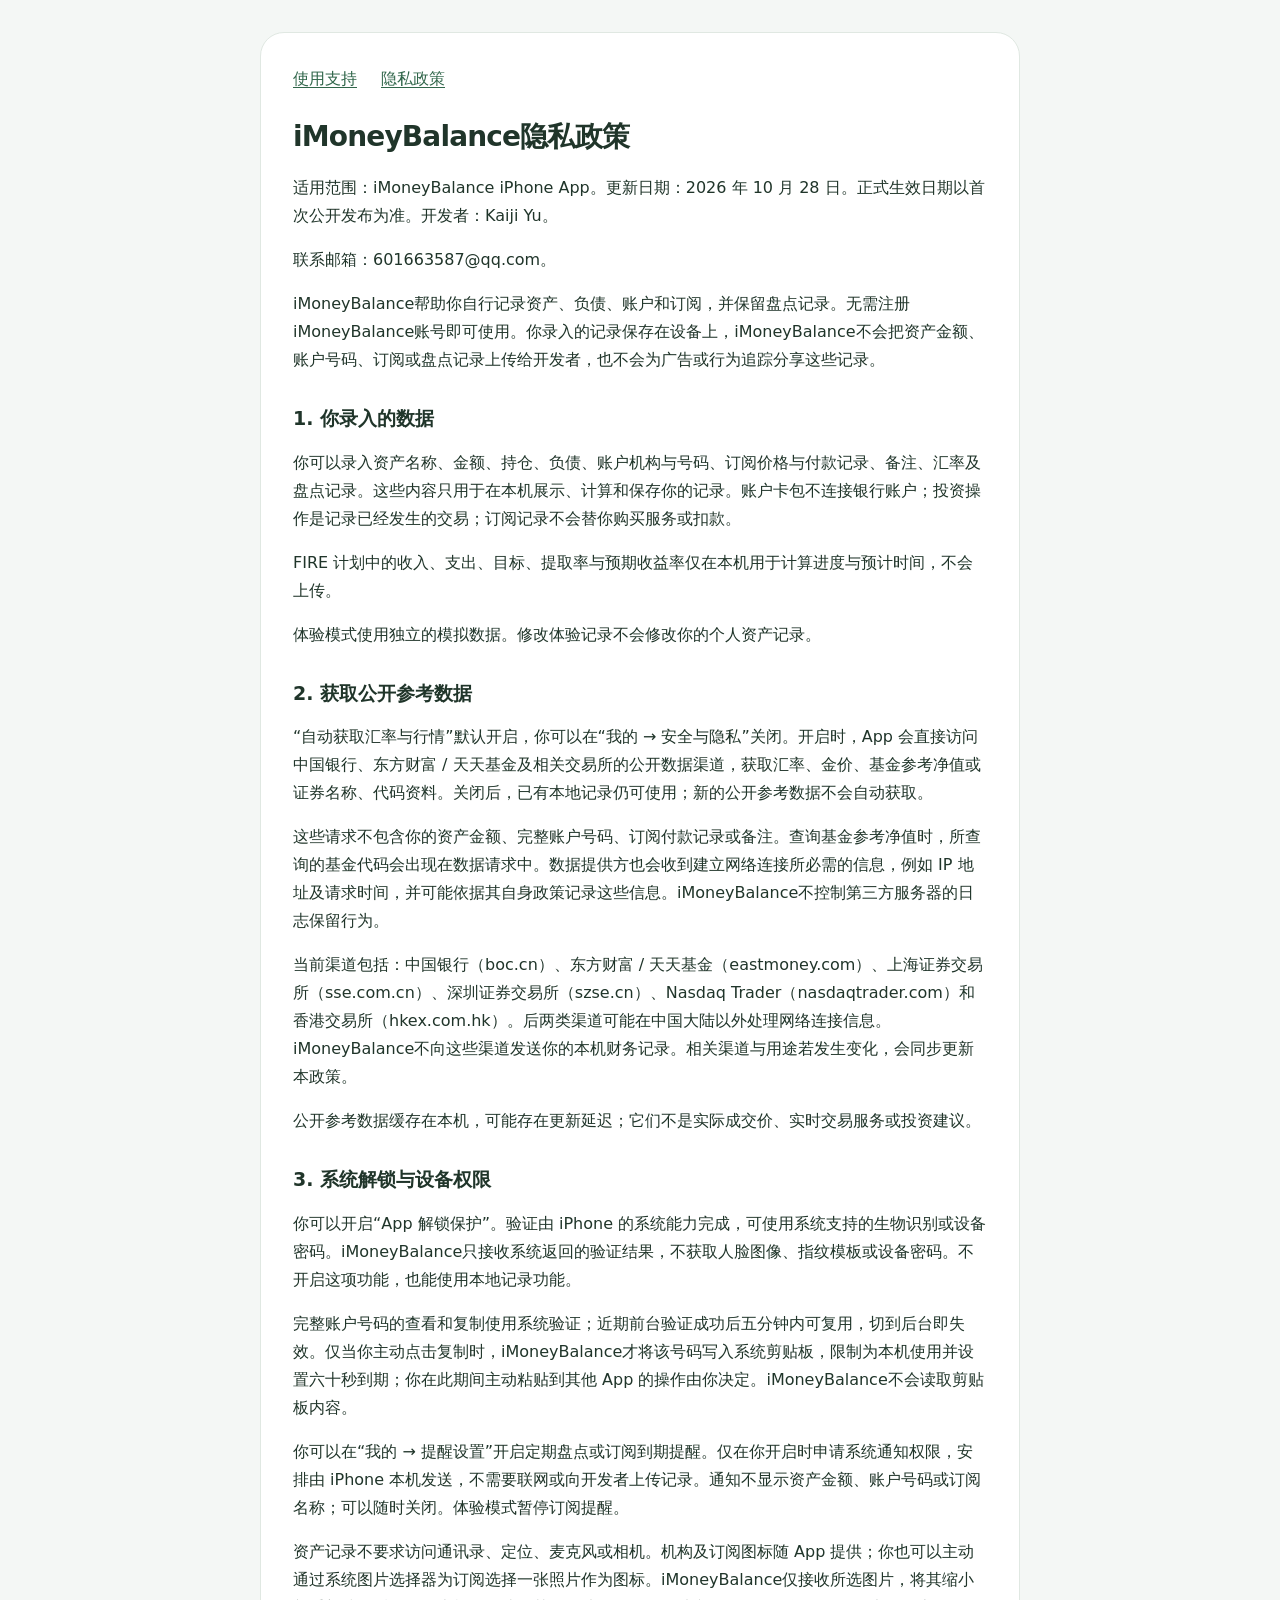
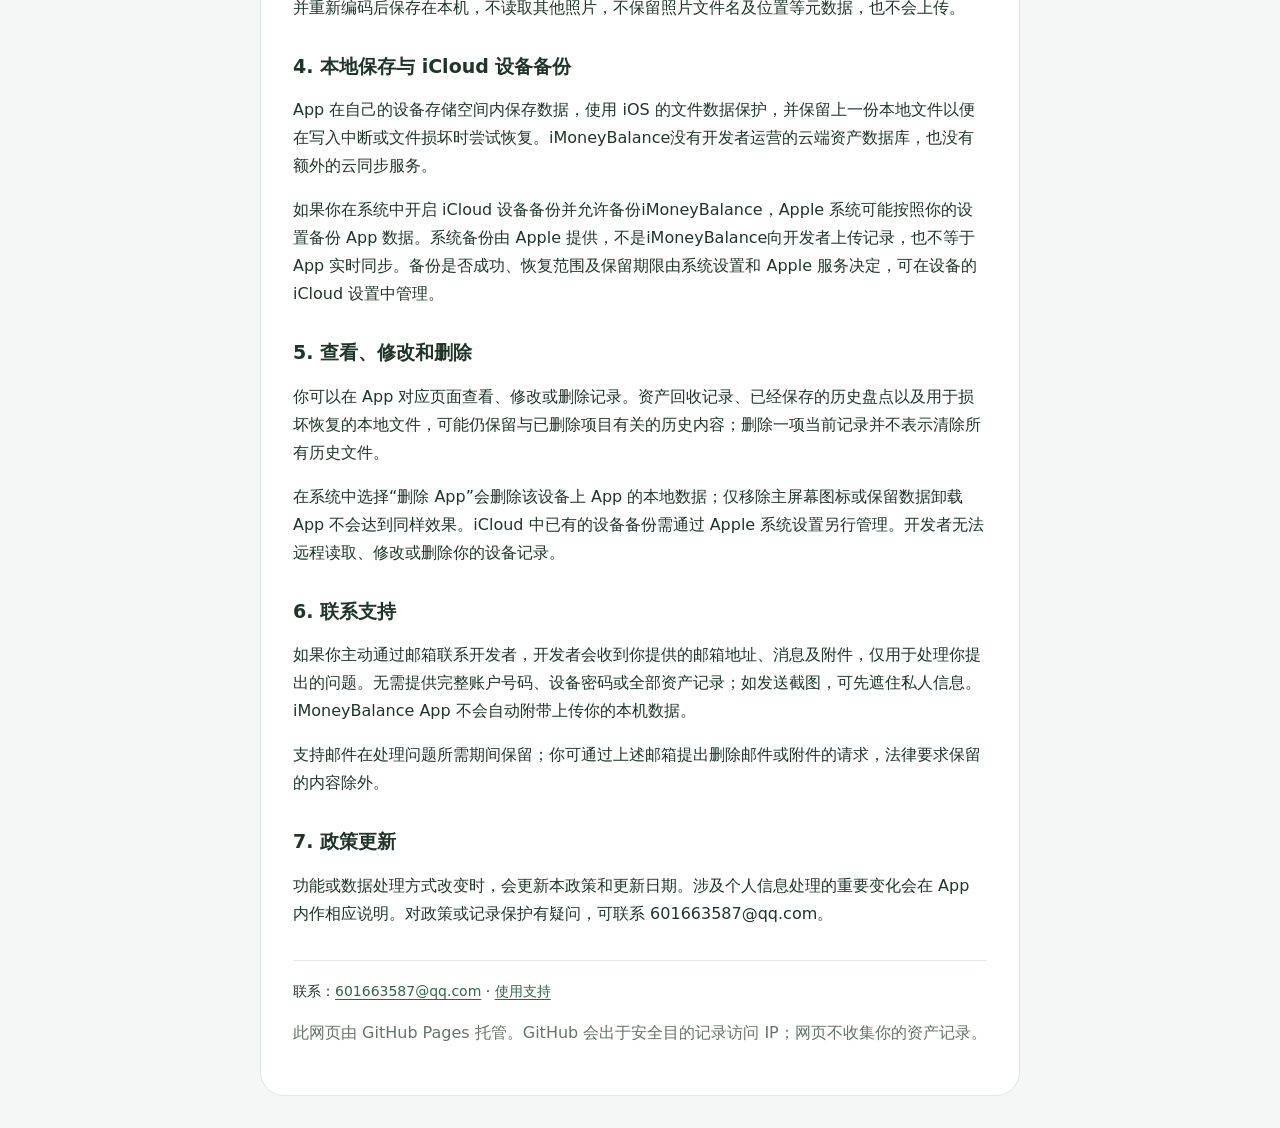
==== commit fa555e1e: "Unify privacy policy and support pages under iMoneyBalance" ====
--- a/privacy.html
+++ b/privacy.html
@@ -1,2 +1,2 @@
 <!doctype html>
-<html lang="zh-CN"><head><meta charset="utf-8"><meta name="viewport" content="width=device-width,initial-scale=1"><title>iBalance · 隐私政策</title><link rel="stylesheet" href="stylesheet.css"></head><body><main><header><nav><a href="support.html">使用支持</a><a href="privacy.html">隐私政策</a></nav></header><h1>iBalance隐私政策</h1><p>适用范围：iBalance iPhone App。更新日期：2026 年 10 月 28 日。正式生效日期以首次公开发布为准。开发者：Kaiji Yu。</p><p>联系邮箱：601663587@qq.com。</p><p>iBalance帮助你自行记录资产、负债、账户和订阅，并保留盘点记录。无需注册iBalance账号即可使用。你录入的记录保存在设备上，iBalance不会把资产金额、账户号码、订阅或盘点记录上传给开发者，也不会为广告或行为追踪分享这些记录。</p><h2>1. 你录入的数据</h2><p>你可以录入资产名称、金额、持仓、负债、账户机构与号码、订阅价格与付款记录、备注、汇率及盘点记录。这些内容只用于在本机展示、计算和保存你的记录。账户卡包不连接银行账户；投资操作是记录已经发生的交易；订阅记录不会替你购买服务或扣款。</p><p>FIRE 计划中的收入、支出、目标、提取率与预期收益率仅在本机用于计算进度与预计时间，不会上传。</p><p>体验模式使用独立的模拟数据。修改体验记录不会修改你的个人资产记录。</p><h2>2. 获取公开参考数据</h2><p>“自动获取汇率与行情”默认开启，你可以在“我的 → 安全与隐私”关闭。开启时，App 会直接访问中国银行、东方财富 / 天天基金及相关交易所的公开数据渠道，获取汇率、金价、基金参考净值或证券名称、代码资料。关闭后，已有本地记录仍可使用；新的公开参考数据不会自动获取。</p><p>这些请求不包含你的资产金额、完整账户号码、订阅付款记录或备注。查询基金参考净值时，所查询的基金代码会出现在数据请求中。数据提供方也会收到建立网络连接所必需的信息，例如 IP 地址及请求时间，并可能依据其自身政策记录这些信息。iBalance不控制第三方服务器的日志保留行为。</p><p>当前渠道包括：中国银行（boc.cn）、东方财富 / 天天基金（eastmoney.com）、上海证券交易所（sse.com.cn）、深圳证券交易所（szse.cn）、Nasdaq Trader（nasdaqtrader.com）和香港交易所（hkex.com.hk）。后两类渠道可能在中国大陆以外处理网络连接信息。iBalance不向这些渠道发送你的本机财务记录。相关渠道与用途若发生变化，会同步更新本政策。</p><p>公开参考数据缓存在本机，可能存在更新延迟；它们不是实际成交价、实时交易服务或投资建议。</p><h2>3. 系统解锁与设备权限</h2><p>你可以开启“App 解锁保护”。验证由 iPhone 的系统能力完成，可使用系统支持的生物识别或设备密码。iBalance只接收系统返回的验证结果，不获取人脸图像、指纹模板或设备密码。不开启这项功能，也能使用本地记录功能。</p><p>完整账户号码的查看和复制使用系统验证；近期前台验证成功后五分钟内可复用，切到后台即失效。仅当你主动点击复制时，iBalance才将该号码写入系统剪贴板，限制为本机使用并设置六十秒到期；你在此期间主动粘贴到其他 App 的操作由你决定。iBalance不会读取剪贴板内容。</p><p>你可以在“我的 → 提醒设置”开启定期盘点或订阅到期提醒。仅在你开启时申请系统通知权限，安排由 iPhone 本机发送，不需要联网或向开发者上传记录。通知不显示资产金额、账户号码或订阅名称；可以随时关闭。体验模式暂停订阅提醒。</p><p>资产记录不要求访问通讯录、定位、麦克风或相机。机构及订阅图标随 App 提供；你也可以主动通过系统图片选择器为订阅选择一张照片作为图标。iBalance仅接收所选图片，将其缩小并重新编码后保存在本机，不读取其他照片，不保留照片文件名及位置等元数据，也不会上传。</p><h2>4. 本地保存与 iCloud 设备备份</h2><p>App 在自己的设备存储空间内保存数据，使用 iOS 的文件数据保护，并保留上一份本地文件以便在写入中断或文件损坏时尝试恢复。iBalance没有开发者运营的云端资产数据库，也没有额外的云同步服务。</p><p>如果你在系统中开启 iCloud 设备备份并允许备份iBalance，Apple 系统可能按照你的设置备份 App 数据。系统备份由 Apple 提供，不是iBalance向开发者上传记录，也不等于 App 实时同步。备份是否成功、恢复范围及保留期限由系统设置和 Apple 服务决定，可在设备的 iCloud 设置中管理。</p><h2>5. 查看、修改和删除</h2><p>你可以在 App 对应页面查看、修改或删除记录。资产回收记录、已经保存的历史盘点以及用于损坏恢复的本地文件，可能仍保留与已删除项目有关的历史内容；删除一项当前记录并不表示清除所有历史文件。</p><p>在系统中选择“删除 App”会删除该设备上 App 的本地数据；仅移除主屏幕图标或保留数据卸载 App 不会达到同样效果。iCloud 中已有的设备备份需通过 Apple 系统设置另行管理。开发者无法远程读取、修改或删除你的设备记录。</p><h2>6. 联系支持</h2><p>如果你主动通过邮箱联系开发者，开发者会收到你提供的邮箱地址、消息及附件，仅用于处理你提出的问题。无需提供完整账户号码、设备密码或全部资产记录；如发送截图，可先遮住私人信息。iBalance App 不会自动附带上传你的本机数据。</p><p>支持邮件在处理问题所需期间保留；你可通过上述邮箱提出删除邮件或附件的请求，法律要求保留的内容除外。</p><h2>7. 政策更新</h2><p>功能或数据处理方式改变时，会更新本政策和更新日期。涉及个人信息处理的重要变化会在 App 内作相应说明。对政策或记录保护有疑问，可联系 601663587@qq.com。</p><footer>联系：<a href="mailto:601663587@qq.com">601663587@qq.com</a> · <a href="support.html">使用支持</a><p class="muted">此网页由 GitHub Pages 托管。GitHub 会出于安全目的记录访问 IP；网页不收集你的资产记录。</p></footer></main></body></html>
+<html lang="zh-CN"><head><meta charset="utf-8"><meta name="viewport" content="width=device-width,initial-scale=1"><title>iMoneyBalance · 隐私政策</title><link rel="stylesheet" href="stylesheet.css"></head><body><main><header><nav><a href="support.html">使用支持</a><a href="privacy.html">隐私政策</a></nav></header><h1>iMoneyBalance隐私政策</h1><p>适用范围：iMoneyBalance iPhone App。更新日期：2026 年 10 月 28 日。正式生效日期以首次公开发布为准。开发者：Kaiji Yu。</p><p>联系邮箱：601663587@qq.com。</p><p>iMoneyBalance帮助你自行记录资产、负债、账户和订阅，并保留盘点记录。无需注册iMoneyBalance账号即可使用。你录入的记录保存在设备上，iMoneyBalance不会把资产金额、账户号码、订阅或盘点记录上传给开发者，也不会为广告或行为追踪分享这些记录。</p><h2>1. 你录入的数据</h2><p>你可以录入资产名称、金额、持仓、负债、账户机构与号码、订阅价格与付款记录、备注、汇率及盘点记录。这些内容只用于在本机展示、计算和保存你的记录。账户卡包不连接银行账户；投资操作是记录已经发生的交易；订阅记录不会替你购买服务或扣款。</p><p>FIRE 计划中的收入、支出、目标、提取率与预期收益率仅在本机用于计算进度与预计时间，不会上传。</p><p>体验模式使用独立的模拟数据。修改体验记录不会修改你的个人资产记录。</p><h2>2. 获取公开参考数据</h2><p>“自动获取汇率与行情”默认开启，你可以在“我的 → 安全与隐私”关闭。开启时，App 会直接访问中国银行、东方财富 / 天天基金及相关交易所的公开数据渠道，获取汇率、金价、基金参考净值或证券名称、代码资料。关闭后，已有本地记录仍可使用；新的公开参考数据不会自动获取。</p><p>这些请求不包含你的资产金额、完整账户号码、订阅付款记录或备注。查询基金参考净值时，所查询的基金代码会出现在数据请求中。数据提供方也会收到建立网络连接所必需的信息，例如 IP 地址及请求时间，并可能依据其自身政策记录这些信息。iMoneyBalance不控制第三方服务器的日志保留行为。</p><p>当前渠道包括：中国银行（boc.cn）、东方财富 / 天天基金（eastmoney.com）、上海证券交易所（sse.com.cn）、深圳证券交易所（szse.cn）、Nasdaq Trader（nasdaqtrader.com）和香港交易所（hkex.com.hk）。后两类渠道可能在中国大陆以外处理网络连接信息。iMoneyBalance不向这些渠道发送你的本机财务记录。相关渠道与用途若发生变化，会同步更新本政策。</p><p>公开参考数据缓存在本机，可能存在更新延迟；它们不是实际成交价、实时交易服务或投资建议。</p><h2>3. 系统解锁与设备权限</h2><p>你可以开启“App 解锁保护”。验证由 iPhone 的系统能力完成，可使用系统支持的生物识别或设备密码。iMoneyBalance只接收系统返回的验证结果，不获取人脸图像、指纹模板或设备密码。不开启这项功能，也能使用本地记录功能。</p><p>完整账户号码的查看和复制使用系统验证；近期前台验证成功后五分钟内可复用，切到后台即失效。仅当你主动点击复制时，iMoneyBalance才将该号码写入系统剪贴板，限制为本机使用并设置六十秒到期；你在此期间主动粘贴到其他 App 的操作由你决定。iMoneyBalance不会读取剪贴板内容。</p><p>你可以在“我的 → 提醒设置”开启定期盘点或订阅到期提醒。仅在你开启时申请系统通知权限，安排由 iPhone 本机发送，不需要联网或向开发者上传记录。通知不显示资产金额、账户号码或订阅名称；可以随时关闭。体验模式暂停订阅提醒。</p><p>资产记录不要求访问通讯录、定位、麦克风或相机。机构及订阅图标随 App 提供；你也可以主动通过系统图片选择器为订阅选择一张照片作为图标。iMoneyBalance仅接收所选图片，将其缩小并重新编码后保存在本机，不读取其他照片，不保留照片文件名及位置等元数据，也不会上传。</p><h2>4. 本地保存与 iCloud 设备备份</h2><p>App 在自己的设备存储空间内保存数据，使用 iOS 的文件数据保护，并保留上一份本地文件以便在写入中断或文件损坏时尝试恢复。iMoneyBalance没有开发者运营的云端资产数据库，也没有额外的云同步服务。</p><p>如果你在系统中开启 iCloud 设备备份并允许备份iMoneyBalance，Apple 系统可能按照你的设置备份 App 数据。系统备份由 Apple 提供，不是iMoneyBalance向开发者上传记录，也不等于 App 实时同步。备份是否成功、恢复范围及保留期限由系统设置和 Apple 服务决定，可在设备的 iCloud 设置中管理。</p><h2>5. 查看、修改和删除</h2><p>你可以在 App 对应页面查看、修改或删除记录。资产回收记录、已经保存的历史盘点以及用于损坏恢复的本地文件，可能仍保留与已删除项目有关的历史内容；删除一项当前记录并不表示清除所有历史文件。</p><p>在系统中选择“删除 App”会删除该设备上 App 的本地数据；仅移除主屏幕图标或保留数据卸载 App 不会达到同样效果。iCloud 中已有的设备备份需通过 Apple 系统设置另行管理。开发者无法远程读取、修改或删除你的设备记录。</p><h2>6. 联系支持</h2><p>如果你主动通过邮箱联系开发者，开发者会收到你提供的邮箱地址、消息及附件，仅用于处理你提出的问题。无需提供完整账户号码、设备密码或全部资产记录；如发送截图，可先遮住私人信息。iMoneyBalance App 不会自动附带上传你的本机数据。</p><p>支持邮件在处理问题所需期间保留；你可通过上述邮箱提出删除邮件或附件的请求，法律要求保留的内容除外。</p><h2>7. 政策更新</h2><p>功能或数据处理方式改变时，会更新本政策和更新日期。涉及个人信息处理的重要变化会在 App 内作相应说明。对政策或记录保护有疑问，可联系 601663587@qq.com。</p><footer>联系：<a href="mailto:601663587@qq.com">601663587@qq.com</a> · <a href="support.html">使用支持</a><p class="muted">此网页由 GitHub Pages 托管。GitHub 会出于安全目的记录访问 IP；网页不收集你的资产记录。</p></footer></main></body></html>
